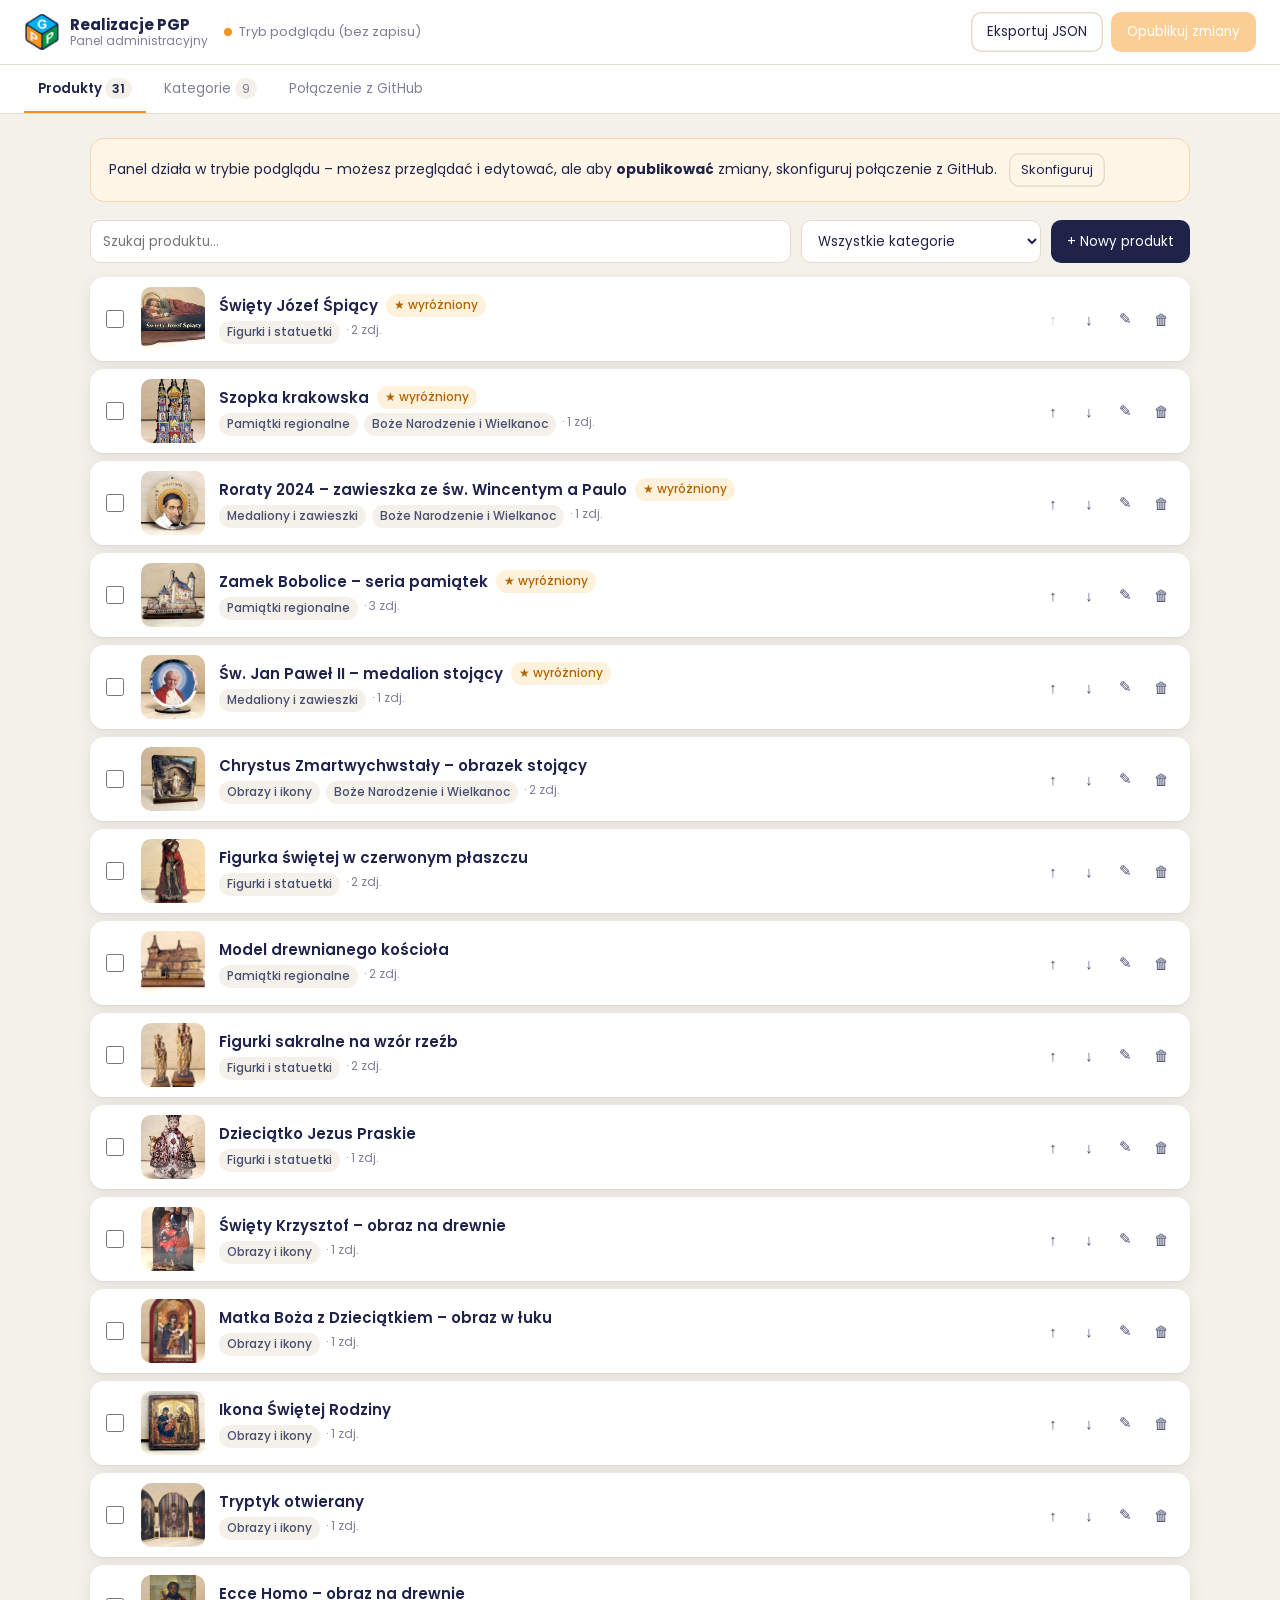
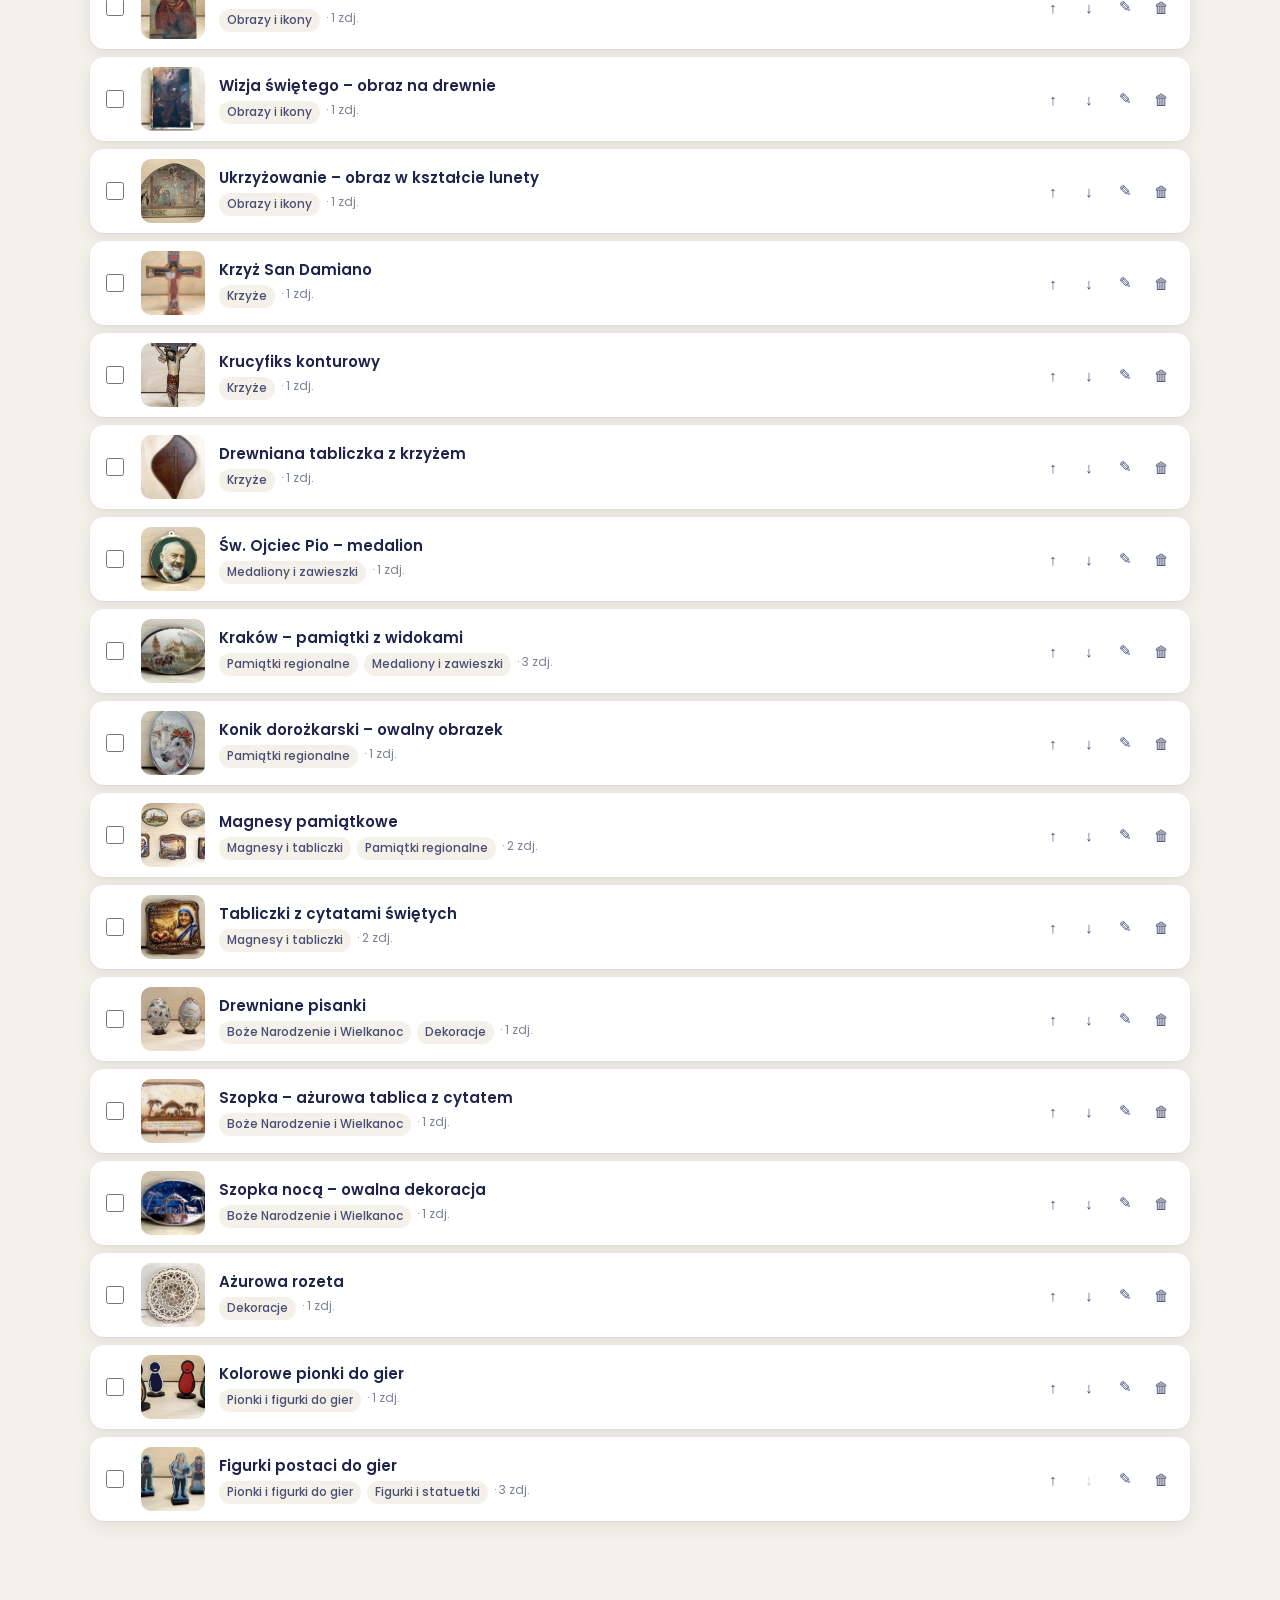
==== admin/index.html @ e3fa3a8a "Strona z realizacjami i panel administracyjny Co-Authored-By: Claude Opus 5.5 <noreply@anthropic.com" ====
<!doctype html>
<html lang="pl">
<head>
  <meta charset="utf-8">
  <meta name="viewport" content="width=device-width, initial-scale=1">
  <meta name="robots" content="noindex, nofollow">
  <title>Panel administracyjny – Realizacje PGP</title>
  <link rel="icon" type="image/png" href="../images/brand/favicon-32.png">
  <link rel="preconnect" href="https://fonts.googleapis.com">
  <link rel="preconnect" href="https://fonts.gstatic.com" crossorigin>
  <link href="https://fonts.googleapis.com/css2?family=Bricolage+Grotesque:opsz,wght@12..96,700;12..96,800&family=Poppins:wght@400;500;600&display=swap" rel="stylesheet">
  <link rel="stylesheet" href="admin.css">
</head>
<body>

<header class="bar">
  <a class="bar__brand" href="../" target="_blank" rel="noopener" title="Otwórz stronę">
    <img src="../images/brand/apple-touch-icon.png" alt="" width="36" height="36">
    <span><strong>Realizacje PGP</strong><small>Panel administracyjny</small></span>
  </a>
  <span class="status" id="status"></span>
  <div class="bar__actions">
    <button class="btn btn--ghost" id="btn-export" type="button" title="Pobierz plik products.json">Eksportuj JSON</button>
    <button class="btn btn--primary" id="btn-publish" type="button" disabled>Opublikuj zmiany</button>
  </div>
</header>

<nav class="tabs" role="tablist">
  <button role="tab" data-tab="products" aria-selected="true">Produkty <small id="count-products"></small></button>
  <button role="tab" data-tab="categories" aria-selected="false">Kategorie <small id="count-categories"></small></button>
  <button role="tab" data-tab="settings" aria-selected="false">Połączenie z GitHub</button>
</nav>

<main class="main">
  <div class="notice" id="notice" hidden></div>

  <!-- PRODUCTS -->
  <section class="view" id="view-products">
    <div class="toolbar">
      <input class="input" type="search" id="p-search" placeholder="Szukaj produktu…">
      <select class="input" id="p-filter">
        <option value="">Wszystkie kategorie</option>
      </select>
      <button class="btn btn--dark" id="btn-new" type="button">+ Nowy produkt</button>
    </div>

    <div class="bulk" id="bulk" hidden>
      <span id="bulk-count"></span>
      <select class="input input--sm" id="bulk-cat"></select>
      <button class="btn btn--sm btn--dark" id="bulk-add" type="button">Dodaj do kategorii</button>
      <button class="btn btn--sm btn--ghost" id="bulk-remove" type="button">Usuń z kategorii</button>
      <button class="btn btn--sm btn--ghost" id="bulk-clear" type="button">Odznacz</button>
    </div>

    <div class="list" id="p-list"></div>
    <p class="muted center" id="p-empty" hidden>Brak produktów spełniających kryteria.</p>
  </section>

  <!-- CATEGORIES -->
  <section class="view" id="view-categories" hidden>
    <form class="toolbar" id="c-form">
      <input class="input" id="c-name" placeholder="Nazwa nowej kategorii, np. Gry edukacyjne" required>
      <button class="btn btn--dark" type="submit">+ Dodaj kategorię</button>
    </form>
    <p class="hint">Kolejność kategorii tutaj = kolejność filtrów na stronie. Nazwę zmienisz, klikając w nią.</p>
    <div class="list" id="c-list"></div>
  </section>

  <!-- SETTINGS -->
  <section class="view" id="view-settings" hidden>
    <div class="card-box">
      <h2>Połączenie z repozytorium GitHub</h2>
      <p class="muted">Panel zapisuje zmiany bezpośrednio w repozytorium, z którego GitHub Pages publikuje stronę. Po opublikowaniu strona odświeża się zwykle w 1–2 minuty.</p>
      <form id="s-form" class="form">
        <div class="form__row">
          <label>Właściciel (login lub organizacja)<input class="input" id="s-owner" required placeholder="np. polskiegryplanszowe"></label>
          <label>Repozytorium<input class="input" id="s-repo" required placeholder="np. realizacje"></label>
          <label>Gałąź<input class="input" id="s-branch" required value="main"></label>
        </div>
        <label>Token dostępu (fine-grained personal access token)
          <input class="input" id="s-token" type="password" required autocomplete="off" placeholder="github_pat_…">
        </label>
        <div class="form__actions">
          <button class="btn btn--primary" type="submit">Zapisz i połącz</button>
          <button class="btn btn--ghost" type="button" id="s-logout">Wyloguj (usuń token z tej przeglądarki)</button>
        </div>
      </form>
      <details class="howto">
        <summary>Jak utworzyć token? (jednorazowo, ok. 2 minuty)</summary>
        <ol>
          <li>Zaloguj się na GitHub i otwórz <a href="https://github.com/settings/personal-access-tokens/new" target="_blank" rel="noopener">Settings → Developer settings → Fine-grained tokens → Generate new token</a>.</li>
          <li>Nazwa: np. <em>Panel realizacji</em>. Expiration: wybierz np. 1 rok.</li>
          <li><strong>Repository access</strong> → <em>Only select repositories</em> → wybierz repozytorium ze stroną.</li>
          <li><strong>Permissions → Repository permissions → Contents</strong> → <em>Read and write</em>. Nic więcej nie zaznaczaj.</li>
          <li>Kliknij <em>Generate token</em>, skopiuj go i wklej powyżej.</li>
        </ol>
        <p class="muted">Token jest zapisywany tylko w tej przeglądarce (localStorage) i wysyłany wyłącznie do api.github.com. Nie udostępniaj go nikomu. Na komputerze, z którego korzysta wiele osób, po pracy kliknij „Wyloguj”.</p>
      </details>
    </div>
  </section>
</main>

<!-- PRODUCT EDITOR -->
<div class="drawer" id="drawer" hidden>
  <div class="drawer__backdrop" data-close></div>
  <form class="drawer__panel" id="e-form" novalidate>
    <header class="drawer__head">
      <h2 id="e-heading">Edytuj produkt</h2>
      <button class="icon-btn" type="button" data-close aria-label="Zamknij">✕</button>
    </header>
    <div class="drawer__body">
      <label>Nazwa produktu
        <input class="input" id="e-title" required>
      </label>
      <label>Adres (identyfikator w linku)
        <input class="input input--mono" id="e-id" required pattern="[a-z0-9-]+">
        <small class="hint">Tylko małe litery, cyfry i myślniki. Link: …/#p/<span id="e-id-preview"></span></small>
      </label>

      <fieldset>
        <legend>Kategorie</legend>
        <div class="checks" id="e-cats"></div>
      </fieldset>

      <label>Opis
        <textarea class="input" id="e-desc" rows="7" placeholder="Opis produktu. Pusta linia = nowy akapit."></textarea>
      </label>

      <label>Tagi (oddzielone przecinkami)
        <input class="input" id="e-tags" placeholder="np. drewno, upominek, personalizacja">
      </label>

      <div class="switches">
        <label class="switch"><input type="checkbox" id="e-featured"><span></span> Wyróżniony (na górze strony)</label>
        <label class="switch"><input type="checkbox" id="e-hidden"><span></span> Ukryty (szkic, niewidoczny na stronie)</label>
      </div>

      <fieldset>
        <legend>Zdjęcia <small class="hint">– pierwsze jest okładką. Przeciągnij, aby zmienić kolejność.</small></legend>
        <div class="images" id="e-images"></div>
        <label class="drop" id="e-drop">
          <input type="file" id="e-files" accept="image/*" multiple hidden>
          <strong>Dodaj zdjęcia</strong>
          <span>Kliknij lub upuść pliki tutaj. Zdjęcia zostaną automatycznie zmniejszone.</span>
        </label>
      </fieldset>
    </div>
    <footer class="drawer__foot">
      <button class="btn btn--danger-ghost" type="button" id="e-delete">Usuń produkt</button>
      <span class="spacer"></span>
      <button class="btn btn--ghost" type="button" data-close>Anuluj</button>
      <button class="btn btn--primary" type="submit">Zapisz produkt</button>
    </footer>
  </form>
</div>

<div class="overlay" id="overlay" hidden><div class="overlay__box"><span class="spinner"></span><p id="overlay-text">Publikuję…</p></div></div>
<div class="toast" id="toast"></div>

<script src="admin.js"></script>
</body>
</html>
---- admin/admin.css ----
:root {
  --bg: #f4f1ea;
  --surface: #fff;
  --ink: #1f234a;
  --ink-2: #4a4f72;
  --muted: #7d8099;
  --line: #e4dccc;
  --blue: #19afef;
  --orange: #f69318;
  --green: #009443;
  --red: #d93b3b;
  --radius: 14px;
  --shadow: 0 1px 2px rgba(31,35,74,.06), 0 6px 18px rgba(31,35,74,.07);
}
*, *::before, *::after { box-sizing: border-box; }
body { margin: 0; background: var(--bg); color: var(--ink); font: 400 15px/1.55 "Poppins", system-ui, sans-serif; -webkit-font-smoothing: antialiased; }
body.is-locked { overflow: hidden; }
h2 { font: 800 22px/1.2 "Bricolage Grotesque", "Poppins", sans-serif; margin: 0 0 8px; letter-spacing: -.01em; }
a { color: #0d7fb8; }
.muted { color: var(--muted); }
.center { text-align: center; }
.hint { color: var(--muted); font-size: 13px; font-weight: 400; }
[hidden] { display: none !important; }

/* buttons & inputs */
.btn {
  display: inline-flex; align-items: center; justify-content: center; gap: 6px;
  padding: 10px 16px; border-radius: 10px; border: 0; cursor: pointer;
  font: 600 14px/1.1 inherit; font-family: inherit; white-space: nowrap;
  transition: background .2s, box-shadow .2s, opacity .2s;
}
.btn:disabled { opacity: .45; cursor: not-allowed; }
.btn--sm { padding: 7px 12px; font-size: 13px; }
.btn--primary { background: var(--orange); color: #fff; }
.btn--primary:not(:disabled):hover { background: #e2850f; }
.btn--dark { background: var(--ink); color: #fff; }
.btn--dark:hover { background: #2c3163; }
.btn--ghost { background: transparent; color: var(--ink); box-shadow: inset 0 0 0 1.5px var(--line); }
.btn--ghost:hover { box-shadow: inset 0 0 0 1.5px var(--ink-2); }
.btn--danger-ghost { background: transparent; color: var(--red); }
.btn--danger-ghost:hover { background: #fdeeee; }
.icon-btn {
  display: inline-grid; place-items: center; width: 34px; height: 34px; border-radius: 9px; border: 0;
  background: transparent; color: var(--ink-2); cursor: pointer; font-size: 15px; transition: background .2s;
}
.icon-btn:hover { background: var(--bg); color: var(--ink); }
.icon-btn:disabled { opacity: .3; cursor: default; background: none; }
.icon-btn--danger:hover { background: #fdeeee; color: var(--red); }

.input {
  width: 100%; padding: 10px 12px; border-radius: 10px; border: 1.5px solid var(--line);
  background: #fff; color: var(--ink); font: 400 15px/1.4 inherit; font-family: inherit; outline: none;
  transition: border-color .2s, box-shadow .2s;
}
.input:focus { border-color: var(--blue); box-shadow: 0 0 0 3px rgba(25,175,239,.18); }
.input--sm { width: auto; padding: 6px 10px; font-size: 13px; }
.input--mono { font-family: ui-monospace, SFMono-Regular, Menlo, monospace; font-size: 14px; }
textarea.input { resize: vertical; min-height: 120px; }
label { display: grid; gap: 6px; font-weight: 600; font-size: 14px; }

/* header */
.bar {
  position: sticky; top: 0; z-index: 30; display: flex; align-items: center; gap: 16px; flex-wrap: wrap;
  padding: 12px 24px; background: rgba(255,255,255,.92); backdrop-filter: blur(10px);
  border-bottom: 1px solid var(--line);
}
.bar__brand { display: flex; align-items: center; gap: 10px; text-decoration: none; color: inherit; }
.bar__brand span { display: grid; line-height: 1.2; }
.bar__brand small { color: var(--muted); font-size: 12px; }
.bar__actions { display: flex; gap: 8px; margin-left: auto; }
.status { display: inline-flex; align-items: center; gap: 7px; font-size: 13px; color: var(--muted); }
.status::before { content: ""; width: 8px; height: 8px; border-radius: 50%; background: var(--muted); }
.status.is-ok::before { background: var(--green); }
.status.is-warn::before { background: var(--orange); }

.tabs { display: flex; gap: 4px; padding: 0 24px; background: #fff; border-bottom: 1px solid var(--line); overflow-x: auto; }
.tabs button {
  padding: 14px 14px 12px; border: 0; background: none; cursor: pointer; font: 500 14px inherit; font-family: inherit;
  color: var(--muted); border-bottom: 2.5px solid transparent; white-space: nowrap;
}
.tabs button:hover { color: var(--ink); }
.tabs button[aria-selected="true"] { color: var(--ink); border-color: var(--orange); font-weight: 600; }
.tabs small { padding: 2px 7px; border-radius: 99px; background: var(--bg); font-size: 12px; }

.main { width: min(1100px, 100% - 32px); margin: 24px auto 80px; }
.notice { padding: 14px 18px; border-radius: var(--radius); margin-bottom: 18px; background: #fff6e8; border: 1px solid #f7d6a6; font-size: 14px; }
.notice button { margin-left: 8px; }

.toolbar { display: flex; gap: 10px; flex-wrap: wrap; margin-bottom: 14px; }
.toolbar .input { flex: 1 1 220px; width: auto; }
.toolbar select.input { flex: 0 1 240px; }

.bulk {
  display: flex; align-items: center; gap: 8px; flex-wrap: wrap; padding: 10px 14px; margin-bottom: 12px;
  border-radius: var(--radius); background: var(--ink); color: #fff; font-size: 14px;
}
.bulk .btn--ghost { color: #fff; box-shadow: inset 0 0 0 1.5px rgba(255,255,255,.3); }
.bulk .btn--dark { background: var(--orange); }

/* lists */
.list { display: grid; gap: 8px; }
.row {
  display: grid; grid-template-columns: auto 64px 1fr auto; align-items: center; gap: 14px;
  padding: 10px 12px; background: var(--surface); border-radius: var(--radius); box-shadow: var(--shadow);
}
.row.is-hidden-product { opacity: .6; }
.row__thumb { width: 64px; height: 64px; border-radius: 10px; object-fit: cover; background: var(--bg); }
.row__main { min-width: 0; cursor: pointer; }
.row__title { font-weight: 600; display: flex; align-items: center; gap: 8px; flex-wrap: wrap; }
.row__meta { display: flex; flex-wrap: wrap; gap: 6px; margin-top: 4px; font-size: 12px; color: var(--muted); }
.row__actions { display: flex; gap: 2px; }
.pill { padding: 2px 8px; border-radius: 99px; background: var(--bg); color: var(--ink-2); font-size: 12px; font-weight: 500; }
.pill--star { background: #fff2dc; color: #b26500; }
.pill--hidden { background: #eceaf3; color: var(--ink-2); }
.pill--warn { background: #fdeeee; color: var(--red); }
.check { width: 18px; height: 18px; accent-color: var(--orange); cursor: pointer; }

.row--cat { grid-template-columns: 1fr auto auto; }
.row--cat .input { font-weight: 600; border-color: transparent; }
.row--cat .input:hover { border-color: var(--line); }
.row--cat code { font-size: 12px; color: var(--muted); }

.card-box { padding: 28px; background: var(--surface); border-radius: 18px; box-shadow: var(--shadow); }
.form { display: grid; gap: 16px; margin-top: 20px; }
.form__row { display: grid; grid-template-columns: 1fr 1fr 140px; gap: 12px; }
.form__actions { display: flex; flex-wrap: wrap; gap: 10px; }
.howto { margin-top: 24px; padding: 16px 18px; border-radius: var(--radius); background: var(--bg); }
.howto summary { cursor: pointer; font-weight: 600; }
.howto li { margin: 6px 0; }

/* drawer */
.drawer { position: fixed; inset: 0; z-index: 50; }
.drawer__backdrop { position: absolute; inset: 0; background: rgba(20,22,48,.5); animation: fade .2s; }
.drawer__panel {
  position: absolute; top: 0; right: 0; bottom: 0; width: min(720px, 100%);
  display: flex; flex-direction: column; background: var(--surface); box-shadow: -20px 0 60px rgba(0,0,0,.2);
  animation: slide .3s cubic-bezier(.2,.8,.2,1);
}
@keyframes fade { from { opacity: 0; } }
@keyframes slide { from { transform: translateX(40px); opacity: 0; } }
.drawer__head { display: flex; align-items: center; justify-content: space-between; padding: 18px 24px; border-bottom: 1px solid var(--line); }
.drawer__head h2 { margin: 0; }
.drawer__body { flex: 1; overflow-y: auto; padding: 22px 24px; display: grid; gap: 18px; align-content: start; }
.drawer__foot { display: flex; align-items: center; gap: 8px; padding: 14px 24px; border-top: 1px solid var(--line); background: #fcfbf8; }
.spacer { flex: 1; }
fieldset { border: 0; padding: 0; margin: 0; display: grid; gap: 10px; }
legend { font-weight: 600; font-size: 14px; padding: 0; margin-bottom: 8px; }

.checks { display: flex; flex-wrap: wrap; gap: 8px; }
.checks label {
  display: inline-flex; align-items: center; gap: 8px; padding: 8px 12px; border-radius: 10px;
  border: 1.5px solid var(--line); cursor: pointer; font-weight: 500; transition: all .15s;
}
.checks label:has(input:checked) { border-color: var(--ink); background: var(--ink); color: #fff; }
.checks input { accent-color: var(--orange); margin: 0; }

.switches { display: grid; gap: 10px; }
.switch { display: flex; align-items: center; gap: 10px; font-weight: 500; cursor: pointer; }
.switch input { position: absolute; opacity: 0; }
.switch span { position: relative; width: 40px; height: 22px; border-radius: 99px; background: #d9d4c8; transition: background .2s; flex: none; }
.switch span::after { content: ""; position: absolute; top: 3px; left: 3px; width: 16px; height: 16px; border-radius: 50%; background: #fff; transition: transform .2s; }
.switch input:checked + span { background: var(--green); }
.switch input:checked + span::after { transform: translateX(18px); }
.switch input:focus-visible + span { box-shadow: 0 0 0 3px rgba(25,175,239,.35); }

.images { display: grid; grid-template-columns: repeat(auto-fill, minmax(120px, 1fr)); gap: 10px; }
.img-tile { position: relative; border-radius: 12px; overflow: hidden; background: var(--bg); aspect-ratio: 1; cursor: grab; box-shadow: 0 0 0 1.5px var(--line); }
.img-tile img { width: 100%; height: 100%; object-fit: cover; pointer-events: none; }
.img-tile.is-dragging { opacity: .4; }
.img-tile.is-over { box-shadow: 0 0 0 3px var(--blue); }
.img-tile__badge { position: absolute; left: 6px; top: 6px; padding: 2px 8px; border-radius: 99px; background: var(--orange); color: #fff; font-size: 11px; font-weight: 600; }
.img-tile__new { position: absolute; left: 6px; bottom: 6px; padding: 2px 8px; border-radius: 99px; background: var(--green); color: #fff; font-size: 11px; font-weight: 600; }
.img-tile__tools { position: absolute; right: 4px; top: 4px; display: flex; gap: 2px; opacity: 0; transition: opacity .2s; }
.img-tile:hover .img-tile__tools, .img-tile:focus-within .img-tile__tools { opacity: 1; }
.img-tile__tools button { width: 28px; height: 28px; border: 0; border-radius: 8px; background: rgba(255,255,255,.92); cursor: pointer; font-size: 13px; }
.img-tile__tools button:hover { background: #fff; }
@media (hover: none) { .img-tile__tools { opacity: 1; } }

.drop {
  display: grid; place-items: center; gap: 4px; padding: 22px; border-radius: 12px; text-align: center;
  border: 2px dashed var(--line); color: var(--muted); font-weight: 400; cursor: pointer; transition: all .2s;
}
.drop strong { color: var(--ink); }
.drop:hover, .drop.is-over { border-color: var(--blue); background: rgba(25,175,239,.06); }

.overlay { position: fixed; inset: 0; z-index: 80; display: grid; place-items: center; background: rgba(20,22,48,.55); }
.overlay__box { display: grid; justify-items: center; gap: 12px; padding: 28px 36px; border-radius: 18px; background: #fff; min-width: 260px; text-align: center; }
.overlay__box p { margin: 0; }
.spinner { width: 34px; height: 34px; border-radius: 50%; border: 3px solid var(--line); border-top-color: var(--orange); animation: spin .8s linear infinite; }
@keyframes spin { to { transform: rotate(360deg); } }

.toast {
  position: fixed; left: 50%; bottom: 24px; z-index: 90; transform: translate(-50%, 20px);
  max-width: calc(100% - 32px); padding: 12px 18px; border-radius: 12px; background: var(--ink); color: #fff; font-size: 14px;
  opacity: 0; pointer-events: none; transition: all .3s;
}
.toast.is-on { opacity: 1; transform: translate(-50%, 0); }
.toast.is-error { background: var(--red); }

@media (max-width: 720px) {
  .bar { padding: 10px 16px; }
  .bar__actions { width: 100%; }
  .bar__actions .btn { flex: 1; }
  .tabs { padding: 0 8px; }
  .row { grid-template-columns: auto 52px 1fr; }
  .row__thumb { width: 52px; height: 52px; }
  .row__actions { grid-column: 1 / -1; justify-content: flex-end; }
  .row--cat { grid-template-columns: 1fr; }
  .form__row { grid-template-columns: 1fr; }
  .drawer__body, .drawer__head, .drawer__foot { padding-inline: 16px; }
  .drawer__foot { flex-wrap: wrap; }
}
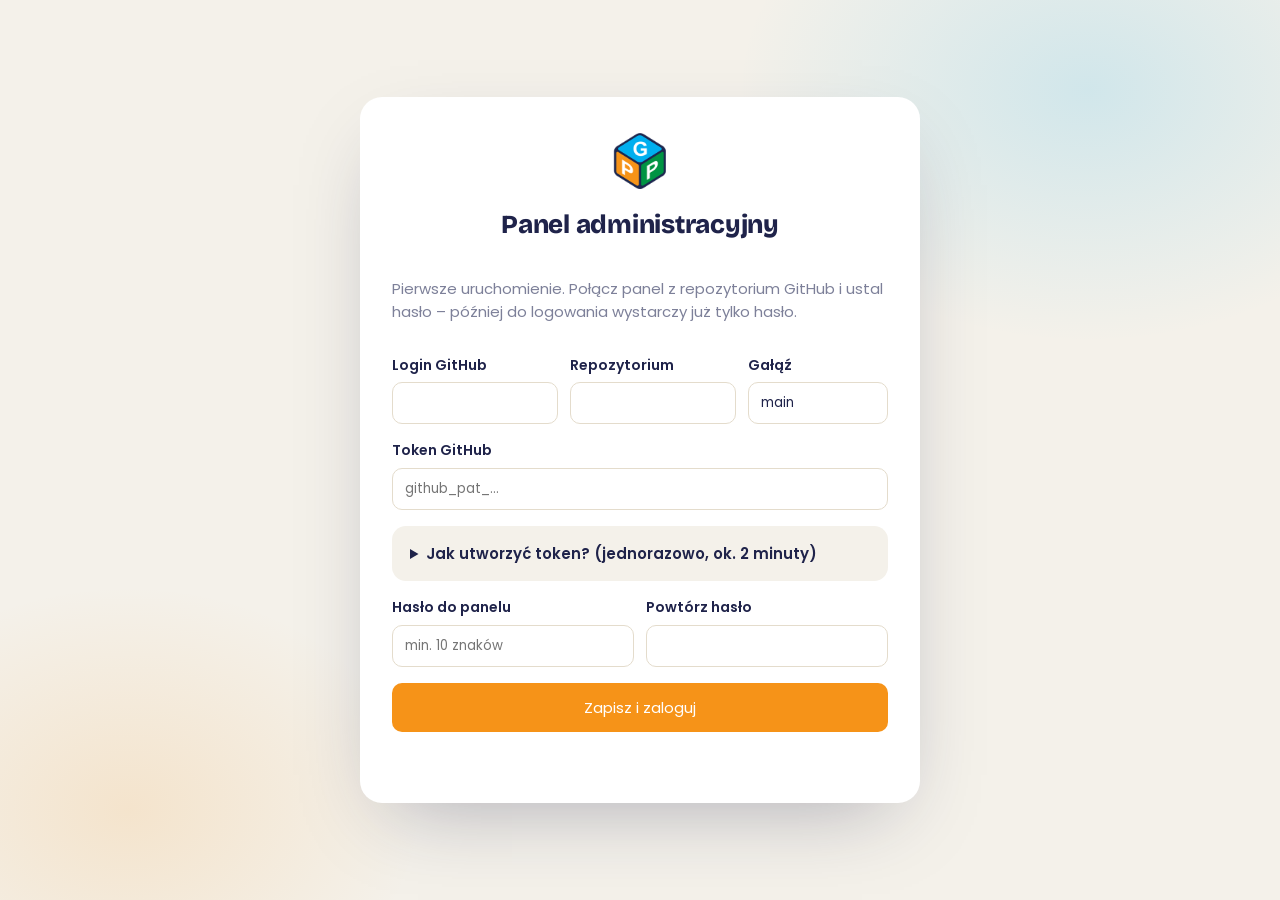
==== commit 3e7168a6: "Panel administracyjny chroniony hasłem Token GitHub jest szyfrowany hasłem (AES-256-GCM, PBKDF2) i z" ====
--- a/admin/index.html
+++ b/admin/index.html
@@ -11,7 +11,56 @@
   <link href="https://fonts.googleapis.com/css2?family=Bricolage+Grotesque:opsz,wght@12..96,700;12..96,800&family=Poppins:wght@400;500;600&display=swap" rel="stylesheet">
   <link rel="stylesheet" href="admin.css">
 </head>
-<body>
+<body class="is-locked-out">
+
+<!-- LOGIN / FIRST SETUP -->
+<div class="lock" id="lock">
+  <div class="lock__box">
+    <img src="../images/brand/apple-touch-icon.png" alt="" width="56" height="56">
+    <h1>Panel administracyjny</h1>
+    <p class="muted" id="l-loading">Wczytywanie…</p>
+
+    <form id="l-login" class="form" hidden>
+      <label>Hasło
+        <input class="input" id="l-pass" type="password" required autocomplete="current-password" autofocus>
+      </label>
+      <button class="btn btn--primary" type="submit">Zaloguj</button>
+      <p class="lock__err" id="l-err" role="alert"></p>
+    </form>
+
+    <form id="l-setup" class="form form--left" hidden>
+      <p class="muted">Pierwsze uruchomienie. Połącz panel z repozytorium GitHub i ustal hasło – później do logowania wystarczy już tylko hasło.</p>
+      <div class="form__row">
+        <label>Login GitHub<input class="input" id="u-owner" required></label>
+        <label>Repozytorium<input class="input" id="u-repo" required></label>
+        <label>Gałąź<input class="input" id="u-branch" required value="main"></label>
+      </div>
+      <label>Token GitHub
+        <input class="input" id="u-token" type="password" required autocomplete="off" placeholder="github_pat_…">
+      </label>
+      <details class="howto">
+        <summary>Jak utworzyć token? (jednorazowo, ok. 2 minuty)</summary>
+        <ol>
+          <li>Otwórz <a href="https://github.com/settings/personal-access-tokens/new" target="_blank" rel="noopener">GitHub → Fine-grained tokens → Generate new token</a>.</li>
+          <li>Nazwa: np. <em>Panel realizacji</em>. Expiration: np. 1 rok.</li>
+          <li><strong>Repository access</strong> → <em>Only select repositories</em> → wybierz repozytorium ze stroną.</li>
+          <li><strong>Permissions → Repository permissions → Contents</strong> → <em>Read and write</em>. Nic więcej.</li>
+          <li><em>Generate token</em>, skopiuj i wklej powyżej.</li>
+        </ol>
+      </details>
+      <div class="form__row form__row--2">
+        <label>Hasło do panelu
+          <input class="input" id="u-pass" type="password" required minlength="10" autocomplete="new-password" placeholder="min. 10 znaków">
+        </label>
+        <label>Powtórz hasło
+          <input class="input" id="u-pass2" type="password" required autocomplete="new-password">
+        </label>
+      </div>
+      <button class="btn btn--primary" type="submit">Zapisz i zaloguj</button>
+      <p class="lock__err" id="u-err" role="alert"></p>
+    </form>
+  </div>
+</div>
 
 <header class="bar">
   <a class="bar__brand" href="../" target="_blank" rel="noopener" title="Otwórz stronę">
@@ -28,7 +77,7 @@
 <nav class="tabs" role="tablist">
   <button role="tab" data-tab="products" aria-selected="true">Produkty <small id="count-products"></small></button>
   <button role="tab" data-tab="categories" aria-selected="false">Kategorie <small id="count-categories"></small></button>
-  <button role="tab" data-tab="settings" aria-selected="false">Połączenie z GitHub</button>
+  <button role="tab" data-tab="settings" aria-selected="false">Konto i hasło</button>
 </nav>
 
 <main class="main">
@@ -69,33 +118,30 @@
   <!-- SETTINGS -->
   <section class="view" id="view-settings" hidden>
     <div class="card-box">
-      <h2>Połączenie z repozytorium GitHub</h2>
-      <p class="muted">Panel zapisuje zmiany bezpośrednio w repozytorium, z którego GitHub Pages publikuje stronę. Po opublikowaniu strona odświeża się zwykle w 1–2 minuty.</p>
+      <h2>Konto i bezpieczeństwo</h2>
+      <p class="muted" id="s-info"></p>
       <form id="s-form" class="form">
-        <div class="form__row">
-          <label>Właściciel (login lub organizacja)<input class="input" id="s-owner" required placeholder="np. polskiegryplanszowe"></label>
-          <label>Repozytorium<input class="input" id="s-repo" required placeholder="np. realizacje"></label>
-          <label>Gałąź<input class="input" id="s-branch" required value="main"></label>
+        <h3>Zmień hasło lub token</h3>
+        <label>Obecne hasło
+          <input class="input" id="s-current" type="password" required autocomplete="current-password">
+        </label>
+        <div class="form__row form__row--2">
+          <label>Nowe hasło
+            <input class="input" id="s-pass" type="password" autocomplete="new-password" minlength="10" placeholder="puste = bez zmian">
+          </label>
+          <label>Powtórz nowe hasło
+            <input class="input" id="s-pass2" type="password" autocomplete="new-password">
+          </label>
         </div>
-        <label>Token dostępu (fine-grained personal access token)
-          <input class="input" id="s-token" type="password" required autocomplete="off" placeholder="github_pat_…">
+        <label>Nowy token GitHub <small class="hint">(zostaw puste, aby nie zmieniać – np. gdy stary wygaśnie)</small>
+          <input class="input" id="s-token" type="password" autocomplete="off" placeholder="github_pat_…">
         </label>
         <div class="form__actions">
-          <button class="btn btn--primary" type="submit">Zapisz i połącz</button>
-          <button class="btn btn--ghost" type="button" id="s-logout">Wyloguj (usuń token z tej przeglądarki)</button>
+          <button class="btn btn--primary" type="submit">Zapisz zmiany</button>
+          <button class="btn btn--ghost" type="button" id="s-logout">Wyloguj</button>
         </div>
       </form>
-      <details class="howto">
-        <summary>Jak utworzyć token? (jednorazowo, ok. 2 minuty)</summary>
-        <ol>
-          <li>Zaloguj się na GitHub i otwórz <a href="https://github.com/settings/personal-access-tokens/new" target="_blank" rel="noopener">Settings → Developer settings → Fine-grained tokens → Generate new token</a>.</li>
-          <li>Nazwa: np. <em>Panel realizacji</em>. Expiration: wybierz np. 1 rok.</li>
-          <li><strong>Repository access</strong> → <em>Only select repositories</em> → wybierz repozytorium ze stroną.</li>
-          <li><strong>Permissions → Repository permissions → Contents</strong> → <em>Read and write</em>. Nic więcej nie zaznaczaj.</li>
-          <li>Kliknij <em>Generate token</em>, skopiuj go i wklej powyżej.</li>
-        </ol>
-        <p class="muted">Token jest zapisywany tylko w tej przeglądarce (localStorage) i wysyłany wyłącznie do api.github.com. Nie udostępniaj go nikomu. Na komputerze, z którego korzysta wiele osób, po pracy kliknij „Wyloguj”.</p>
-      </details>
+      <p class="muted small">Token GitHub jest przechowywany w repozytorium wyłącznie w postaci zaszyfrowanej Twoim hasłem (plik <code>admin/auth.json</code>). Bez hasła nie da się go odczytać, dlatego używaj długiego hasła, którego nie masz nigdzie indziej.</p>
     </div>
   </section>
 </main>
--- a/admin/admin.css
+++ b/admin/admin.css
@@ -120,6 +120,31 @@
 .row--cat .input:hover { border-color: var(--line); }
 .row--cat code { font-size: 12px; color: var(--muted); }
 
+/* login screen */
+body.is-locked-out { overflow: hidden; }
+body.is-locked-out > :not(.lock):not(.overlay):not(.toast):not(script) { display: none; }
+.lock {
+  position: fixed; inset: 0; z-index: 70; overflow-y: auto; display: grid; place-items: center; padding: 24px 16px;
+  background:
+    radial-gradient(500px 360px at 85% 10%, rgba(25,175,239,.16), transparent 70%),
+    radial-gradient(420px 320px at 10% 90%, rgba(246,147,24,.14), transparent 70%),
+    var(--bg);
+}
+body:not(.is-locked-out) .lock { display: none; }
+.lock__box {
+  width: min(560px, 100%); padding: 36px 32px; border-radius: 22px; background: var(--surface);
+  box-shadow: 0 30px 80px -30px rgba(31,35,74,.35); text-align: center;
+}
+.lock__box > img { margin: 0 auto 14px; }
+.lock__box h1 { font: 800 26px/1.2 "Bricolage Grotesque", "Poppins", sans-serif; margin: 0 0 6px; letter-spacing: -.01em; }
+.lock__box .form { margin-top: 22px; text-align: left; }
+.lock__box .btn--primary { width: 100%; padding: 13px; font-size: 15px; }
+.lock__err { margin: 0; min-height: 1.4em; color: var(--red); font-size: 14px; text-align: center; }
+.lock .howto { margin: 0; }
+.form__row.form__row--2 { grid-template-columns: 1fr 1fr; align-items: end; }
+.small { font-size: 13px; }
+h3 { font-size: 16px; margin: 8px 0 0; }
+
 .card-box { padding: 28px; background: var(--surface); border-radius: 18px; box-shadow: var(--shadow); }
 .form { display: grid; gap: 16px; margin-top: 20px; }
 .form__row { display: grid; grid-template-columns: 1fr 1fr 140px; gap: 12px; }
@@ -206,7 +231,8 @@
   .row__thumb { width: 52px; height: 52px; }
   .row__actions { grid-column: 1 / -1; justify-content: flex-end; }
   .row--cat { grid-template-columns: 1fr; }
-  .form__row { grid-template-columns: 1fr; }
+  .form__row, .form__row.form__row--2 { grid-template-columns: 1fr; }
+  .lock__box { padding: 28px 20px; }
   .drawer__body, .drawer__head, .drawer__foot { padding-inline: 16px; }
   .drawer__foot { flex-wrap: wrap; }
 }
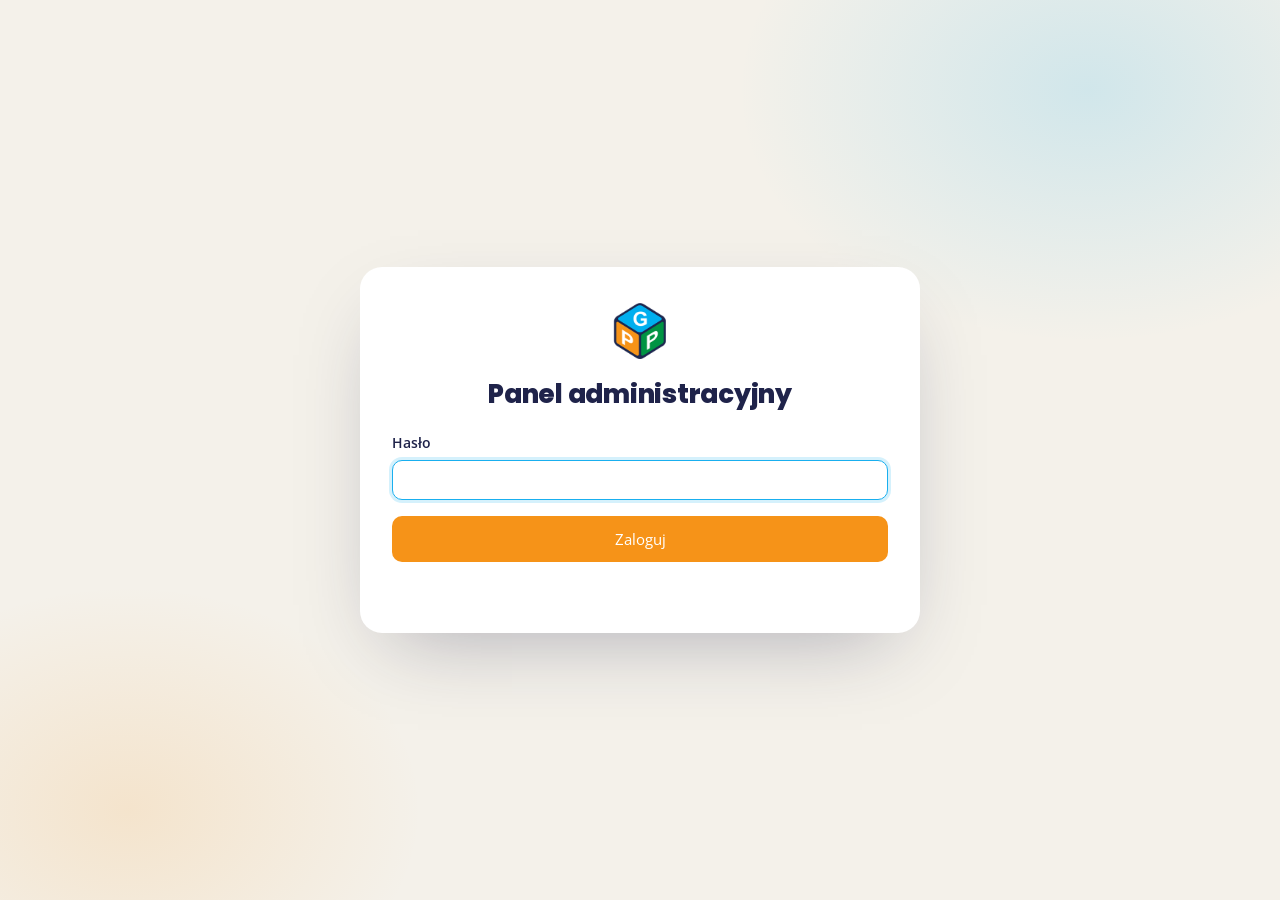
==== commit e0309e25: "Czcionki jak na polskiegryplanszowe.pl: Poppins i Open Sans Nagłówki w Poppins, tekst w Open Sans (s" ====
--- a/admin/index.html
+++ b/admin/index.html
@@ -8,7 +8,7 @@
   <link rel="icon" type="image/png" href="../images/brand/favicon-32.png">
   <link rel="preconnect" href="https://fonts.googleapis.com">
   <link rel="preconnect" href="https://fonts.gstatic.com" crossorigin>
-  <link href="https://fonts.googleapis.com/css2?family=Bricolage+Grotesque:opsz,wght@12..96,700;12..96,800&family=Poppins:wght@400;500;600&display=swap" rel="stylesheet">
+  <link href="https://fonts.googleapis.com/css2?family=Poppins:wght@500;600;700;800&family=Open+Sans:wght@400;500;600;700&display=swap" rel="stylesheet">
   <link rel="stylesheet" href="admin.css">
 </head>
 <body class="is-locked-out">
--- a/admin/admin.css
+++ b/admin/admin.css
@@ -13,9 +13,9 @@
   --shadow: 0 1px 2px rgba(31,35,74,.06), 0 6px 18px rgba(31,35,74,.07);
 }
 *, *::before, *::after { box-sizing: border-box; }
-body { margin: 0; background: var(--bg); color: var(--ink); font: 400 15px/1.55 "Poppins", system-ui, sans-serif; -webkit-font-smoothing: antialiased; }
+body { margin: 0; background: var(--bg); color: var(--ink); font: 400 15px/1.55 "Open Sans", system-ui, sans-serif; -webkit-font-smoothing: antialiased; }
 body.is-locked { overflow: hidden; }
-h2 { font: 800 22px/1.2 "Bricolage Grotesque", "Poppins", sans-serif; margin: 0 0 8px; letter-spacing: -.01em; }
+h2 { font: 800 22px/1.2 "Poppins", sans-serif; margin: 0 0 8px; letter-spacing: -.01em; }
 a { color: #0d7fb8; }
 .muted { color: var(--muted); }
 .center { text-align: center; }
@@ -136,7 +136,7 @@
   box-shadow: 0 30px 80px -30px rgba(31,35,74,.35); text-align: center;
 }
 .lock__box > img { margin: 0 auto 14px; }
-.lock__box h1 { font: 800 26px/1.2 "Bricolage Grotesque", "Poppins", sans-serif; margin: 0 0 6px; letter-spacing: -.01em; }
+.lock__box h1 { font: 800 26px/1.2 "Poppins", sans-serif; margin: 0 0 6px; letter-spacing: -.01em; }
 .lock__box .form { margin-top: 22px; text-align: left; }
 .lock__box .btn--primary { width: 100%; padding: 13px; font-size: 15px; }
 .lock__err { margin: 0; min-height: 1.4em; color: var(--red); font-size: 14px; text-align: center; }
